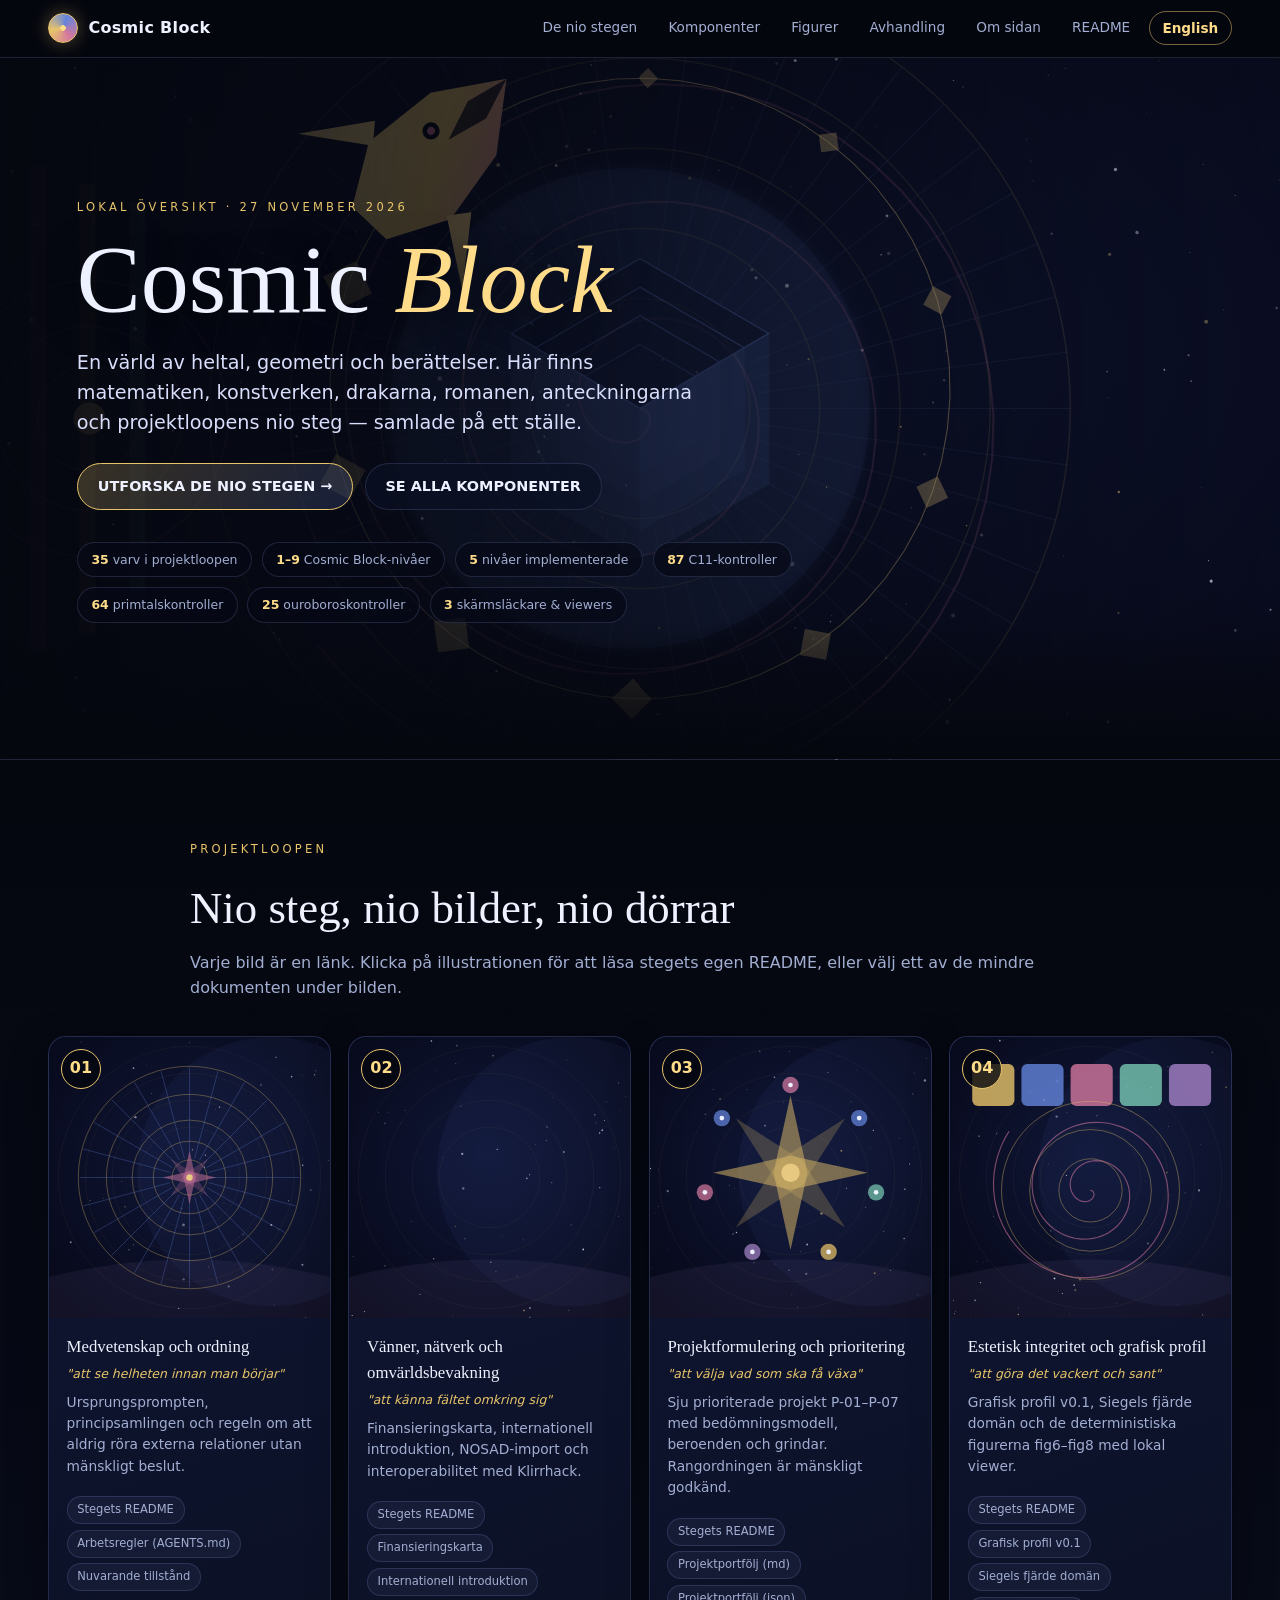
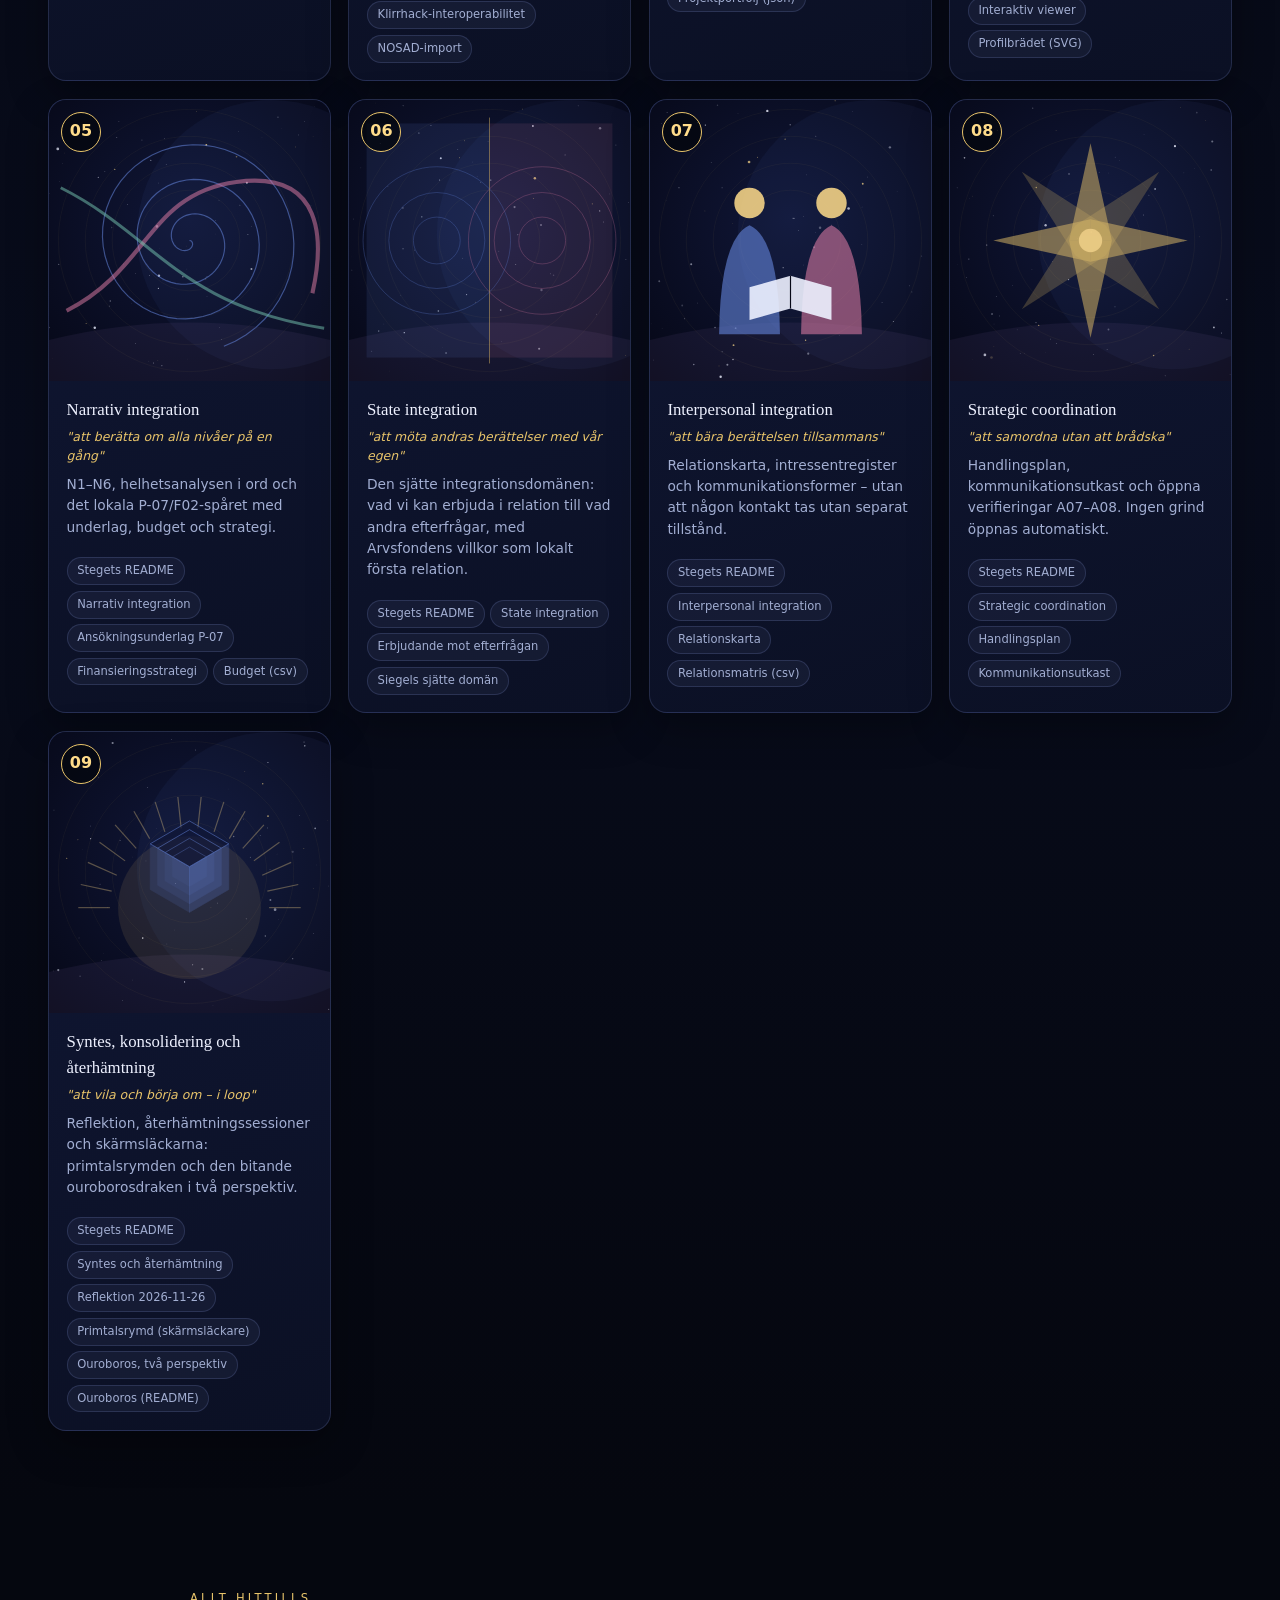
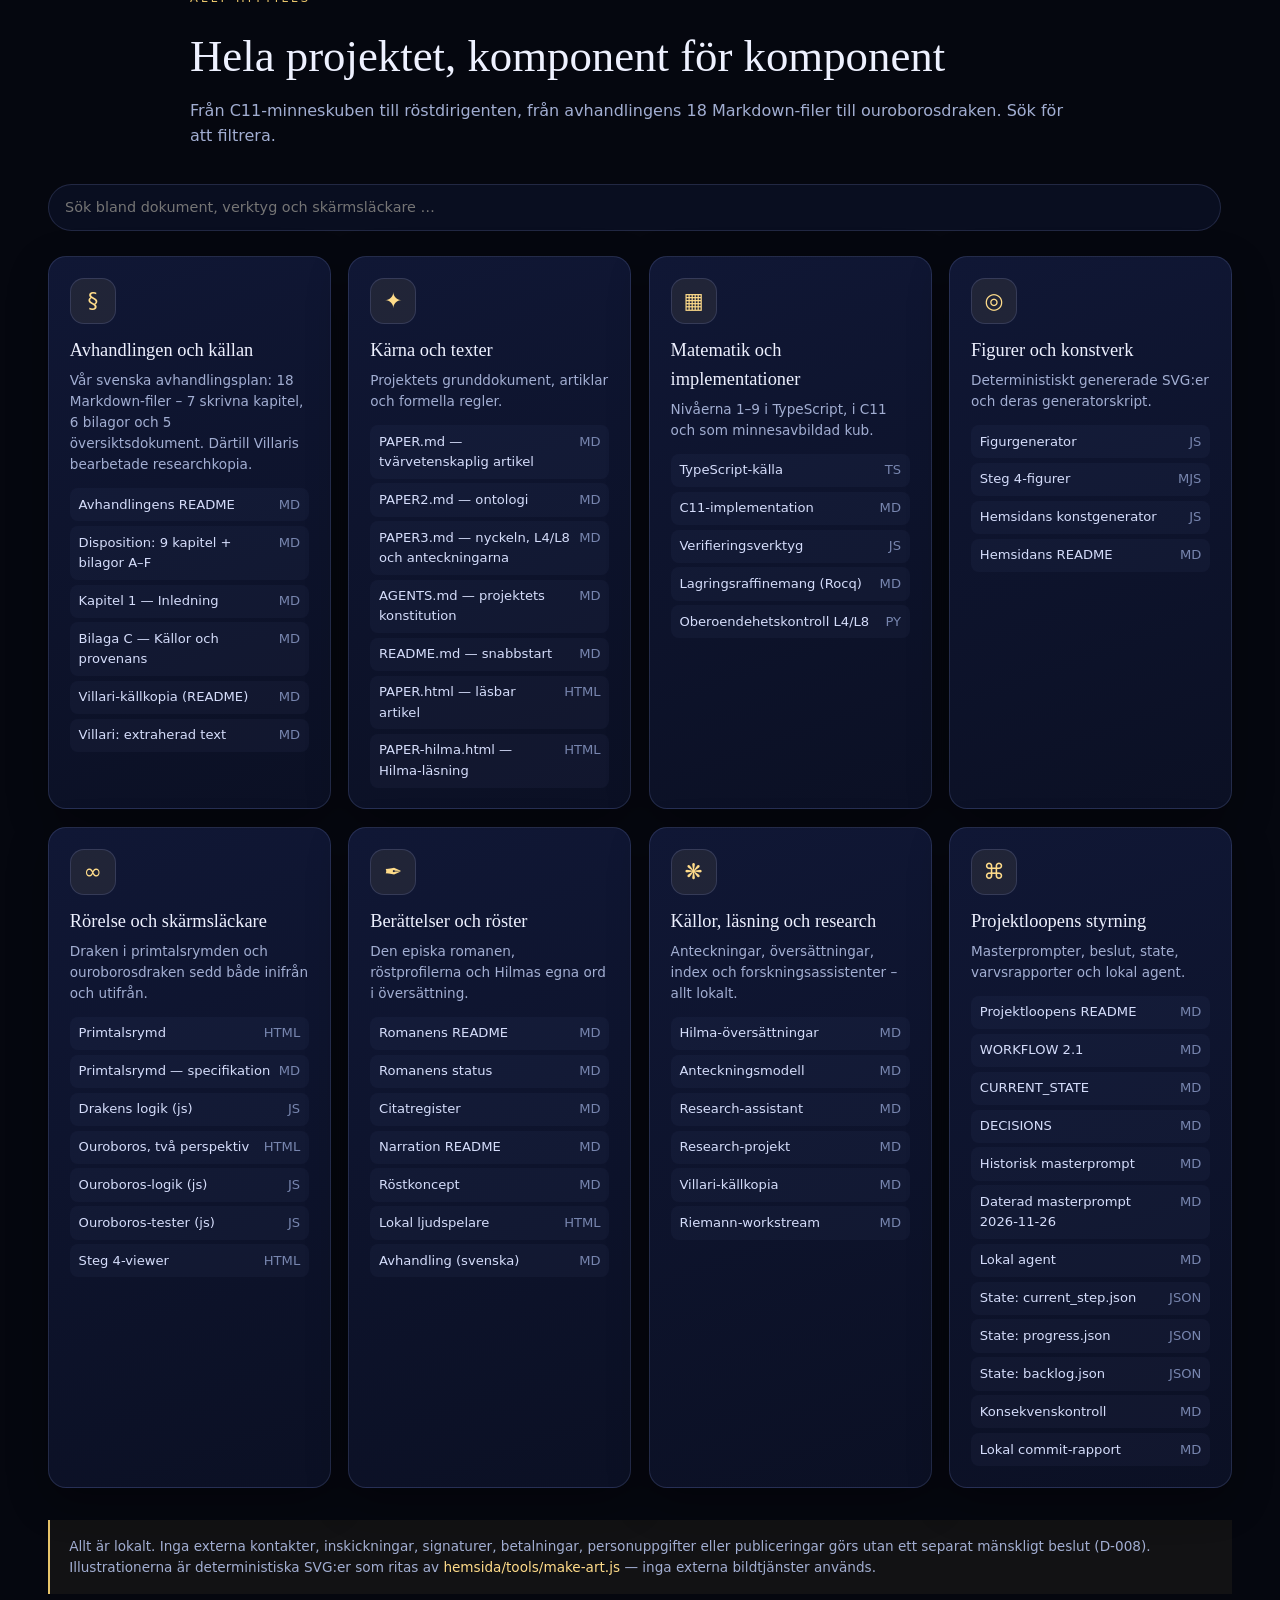
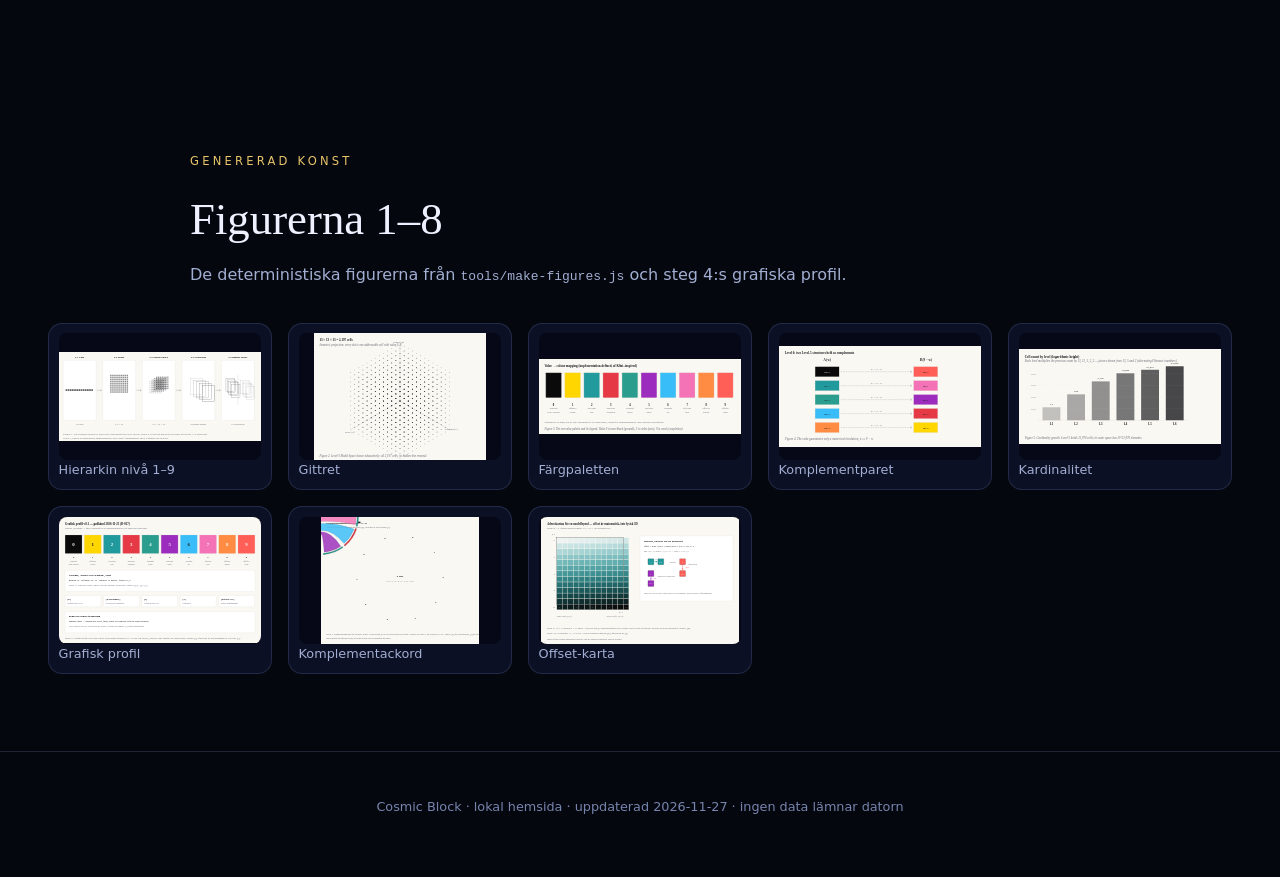
==== hemsida/index.html @ ca2779b5 "Publish bilingual website with linked project files" ====
<!doctype html>
<html lang="sv">
<head>
<meta charset="utf-8">
<meta name="viewport" content="width=device-width,initial-scale=1">
<title>Cosmic Block — hela projektet på en sida</title>
<meta name="description" content="Lokal översikt över Cosmic Block: matematik, konst, drakar, roman, avhandling, Riemann och projektloopens nio steg.">
<link rel="stylesheet" href="styles.css">
</head>
<body>
<header class="topbar">
  <div class="brand"><span class="brand-mark" aria-hidden="true"></span> Cosmic Block</div>
  <nav class="topnav" aria-label="Huvudmeny" data-i18n-aria="navMain">
    <a href="#steps" data-i18n="navSteps">De nio stegen</a>
    <a href="#components" data-i18n="navComponents">Komponenter</a>
    <a href="#figures" data-i18n="navFigures">Figurer</a>
    <a href="visa.html?f=../avhandling/README.md" data-i18n="navDissertation">Avhandling</a>
    <a href="#about" data-i18n="navAbout">Om sidan</a>
    <a href="visa.html?f=README.md" data-i18n="navReadme">README</a>
    <a class="lang-link" id="lang-toggle" href="?lang=en" aria-label="Byt språk" title="Byt språk">English</a>
  </nav>
</header>

<section class="hero" aria-labelledby="hero-title">
  <div class="hero-inner">
    <span class="kicker" data-i18n="heroKicker">Lokal översikt · 27 november 2026</span>
    <h1 id="hero-title" data-i18n-html="heroTitleHtml">Cosmic <em>Block</em></h1>
    <p data-i18n="heroIntro">En värld av heltal, geometri och berättelser. Här finns matematiken, konstverken, drakarna, romanen, anteckningarna och projektloopens nio steg — samlade på ett ställe.</p>
    <div class="hero-actions">
      <a class="btn" href="#steps" data-i18n="heroCta1">UTFORSKA DE NIO STEGEN →</a>
      <a class="btn ghost" href="#components" data-i18n="heroCta2">SE ALLA KOMPONENTER</a>
    </div>
    <div class="stats" id="stats" data-i18n-aria="statsLabel" aria-label="Nyckeltal"></div>
  </div>
</section>

<main>
  <section class="block" id="steps" aria-labelledby="steps-title">
    <div class="section-head">
      <span class="kicker" data-i18n="stepsKicker">Projektloopen</span>
      <h2 id="steps-title" data-i18n="stepsTitle">Nio steg, nio bilder, nio dörrar</h2>
      <p data-i18n="stepsIntro">Varje bild är en länk. Klicka på illustrationen för att läsa stegets egen README, eller välj ett av de mindre dokumenten under bilden.</p>
    </div>
    <div class="grid" id="step-grid"></div>
  </section>

  <section class="block" id="components" aria-labelledby="components-title">
    <div class="section-head">
      <span class="kicker" data-i18n="componentsKicker">Allt hittills</span>
      <h2 id="components-title" data-i18n="componentsTitle">Hela projektet, komponent för komponent</h2>
      <p data-i18n="componentsIntro">Från C11-minneskuben till röstdirigenten, från avhandlingens 18 Markdown-filer till ouroborosdraken. Sök för att filtrera.</p>
    </div>
    <div class="filterbar">
      <input id="filter" type="search" placeholder="Sök bland dokument, verktyg och skärmsläckare …" aria-label="Filtrera komponenter" data-i18n-placeholder="searchPlaceholder" data-i18n-aria="searchAria">
      <small id="filter-count"></small>
    </div>
    <div class="grid" id="group-grid"></div>
    <div class="note" id="about" data-i18n-html="aboutHtml">
      Allt är lokalt. Inga externa kontakter, inskickningar, signaturer, betalningar, personuppgifter eller publiceringar görs utan ett separat mänskligt beslut (D-008). Illustrationerna är deterministiska SVG:er som ritas av <a href="visa.html?f=tools/make-art.js">hemsida/tools/make-art.js</a> — inga externa bildtjänster används.
    </div>
  </section>

  <section class="block" id="figures" aria-labelledby="figures-title">
    <div class="section-head">
      <span class="kicker" data-i18n="figuresKicker">Genererad konst</span>
      <h2 id="figures-title" data-i18n="figuresTitle">Figurerna 1–8</h2>
      <p data-i18n-html="figuresIntroHtml">De deterministiska figurerna från <code>tools/make-figures.js</code> och steg 4:s grafiska profil.</p>
    </div>
    <div class="figures" id="figure-grid"></div>
  </section>
</main>

<footer>
  <p data-i18n-html="footerHtml">Cosmic Block · lokal hemsida · uppdaterad <span id="updated"></span> · ingen data lämnar datorn</p>
</footer>

<script src="data.js"></script>
<script src="i18n.js"></script>
<script src="app.js"></script>
</body>
</html>
---- hemsida/styles.css ----
:root {
  color-scheme: dark;
  --bg: #05070f;
  --panel: #0b1024;
  --panel2: #101735;
  --ink: #eef1ff;
  --muted: #a2aed2;
  --dim: #7785ae;
  --gold: #e8c46a;
  --gold2: #ffdc8a;
  --cobalt: #6485dd;
  --rose: #d4779e;
  --mint: #79c9b3;
  --line: rgba(160, 180, 255, 0.16);
}

* { box-sizing: border-box; }
html { scroll-behavior: smooth; }
body {
  margin: 0;
  background: var(--bg);
  color: var(--ink);
  font-family: system-ui, -apple-system, "Segoe UI", sans-serif;
  line-height: 1.55;
  overflow-x: hidden;
}
body::before {
  content: "";
  position: fixed;
  inset: 0;
  pointer-events: none;
  z-index: 0;
  opacity: 0.35;
  background:
    radial-gradient(1px 1px at 12% 18%, #fff 50%, transparent 51%),
    radial-gradient(1px 1px at 78% 12%, #ffe6a8 50%, transparent 51%),
    radial-gradient(1px 1px at 41% 72%, #fff 50%, transparent 51%),
    radial-gradient(1px 1px at 92% 63%, #9eb4ff 50%, transparent 51%),
    radial-gradient(1px 1px at 26% 91%, #fff 50%, transparent 51%);
}
a { color: var(--gold2); text-decoration: none; }
a:hover { color: #fff; }
img { max-width: 100%; display: block; }

.topbar {
  position: sticky;
  top: 0;
  z-index: 20;
  display: flex;
  align-items: center;
  gap: 1rem;
  padding: 0.7rem clamp(1rem, 4vw, 3rem);
  background: rgba(5, 7, 15, 0.82);
  border-bottom: 1px solid var(--line);
  backdrop-filter: blur(12px);
}
.brand {
  display: flex;
  align-items: center;
  gap: 0.65rem;
  font-weight: 700;
  letter-spacing: 0.02em;
  white-space: nowrap;
}
.brand-mark {
  width: 30px;
  height: 30px;
  border-radius: 50%;
  border: 1px solid var(--gold);
  background: radial-gradient(circle at 50% 50%, var(--gold2) 0 14%, transparent 15%),
    conic-gradient(from 20deg, var(--cobalt), var(--rose), var(--gold), var(--cobalt));
  box-shadow: 0 0 18px rgba(232, 196, 106, 0.35);
}
.topnav { display: flex; gap: 0.35rem; margin-left: auto; flex-wrap: wrap; }
.topnav a {
  padding: 0.35rem 0.8rem;
  border-radius: 999px;
  color: var(--muted);
  font-size: 0.85rem;
}
.topnav a:hover { color: var(--ink); background: rgba(160, 180, 255, 0.1); }
.lang-link {
  border: 1px solid rgba(232, 196, 106, 0.5);
  color: var(--gold2) !important;
  font-weight: 600;
}
.lang-link:hover { background: rgba(232, 196, 106, 0.16); color: #fff !important; }

.hero {
  position: relative;
  min-height: min(78vh, 760px);
  display: grid;
  align-items: center;
  padding: clamp(3rem, 8vw, 7rem) clamp(1rem, 6vw, 6rem);
  background-image: linear-gradient(90deg, rgba(5, 7, 15, 0.94) 0%, rgba(5, 7, 15, 0.72) 42%, rgba(5, 7, 15, 0.18) 100%),
    url("assets/hero.svg");
  background-size: cover, cover;
  background-position: center, center;
  border-bottom: 1px solid var(--line);
}
.hero::after {
  content: "";
  position: absolute;
  inset: auto 0 0;
  height: 140px;
  background: linear-gradient(transparent, var(--bg));
  pointer-events: none;
}
.hero-inner { position: relative; z-index: 1; max-width: 760px; }
.kicker {
  display: inline-block;
  font-size: 0.72rem;
  letter-spacing: 0.28em;
  text-transform: uppercase;
  color: var(--gold);
  margin-bottom: 0.9rem;
}
.hero h1 {
  font-family: Georgia, "Times New Roman", serif;
  font-weight: 500;
  font-size: clamp(2.8rem, 8vw, 6rem);
  line-height: 1.02;
  margin: 0 0 1rem;
  text-shadow: 0 8px 40px rgba(0, 0, 0, 0.6);
}
.hero h1 em { color: var(--gold2); font-style: italic; }
.hero p { max-width: 620px; font-size: clamp(1rem, 1.6vw, 1.2rem); color: #d8defb; }
.hero-actions { display: flex; gap: 0.7rem; flex-wrap: wrap; margin-top: 1.6rem; }
.btn {
  display: inline-flex;
  align-items: center;
  gap: 0.5rem;
  padding: 0.7rem 1.25rem;
  border-radius: 999px;
  border: 1px solid var(--gold);
  background: linear-gradient(120deg, rgba(232, 196, 106, 0.22), rgba(100, 133, 221, 0.18));
  color: var(--ink);
  font-size: 0.9rem;
  font-weight: 600;
}
.btn:hover { background: rgba(232, 196, 106, 0.3); color: #fff; }
.btn.ghost { border-color: var(--line); background: rgba(11, 16, 36, 0.7); }
.stats {
  display: flex;
  flex-wrap: wrap;
  gap: 0.6rem;
  margin-top: 2rem;
}
.stat {
  padding: 0.45rem 0.85rem;
  border: 1px solid var(--line);
  border-radius: 999px;
  background: rgba(6, 9, 22, 0.7);
  font-size: 0.78rem;
  color: var(--muted);
  font-variant-numeric: tabular-nums;
}
.stat b { color: var(--gold2); }

main { position: relative; z-index: 1; }
section.block { padding: clamp(3rem, 6vw, 5.5rem) clamp(1rem, 4vw, 3rem); }
.section-head { max-width: 900px; margin: 0 auto 2.2rem; }
.section-head h2 {
  font-family: Georgia, "Times New Roman", serif;
  font-weight: 500;
  font-size: clamp(1.7rem, 3.6vw, 2.8rem);
  margin: 0 0 0.5rem;
}
.section-head p { color: var(--muted); margin: 0; }
#steps { background: linear-gradient(180deg, var(--bg), #080c1c 55%, var(--bg)); }

.grid {
  display: grid;
  grid-template-columns: repeat(auto-fit, minmax(260px, 1fr));
  gap: 1.1rem;
  max-width: 1240px;
  margin: 0 auto;
}
.card {
  position: relative;
  border: 1px solid var(--line);
  border-radius: 18px;
  background: linear-gradient(160deg, var(--panel2), var(--panel));
  overflow: hidden;
  box-shadow: 0 14px 40px rgba(0, 0, 0, 0.32);
  transition: transform 0.25s ease, border-color 0.25s ease, box-shadow 0.25s ease;
}
.card:hover { transform: translateY(-5px); border-color: rgba(232, 196, 106, 0.55); box-shadow: 0 20px 50px rgba(0, 0, 0, 0.45); }
.step-card .art { position: relative; display: block; aspect-ratio: 1 / 1; overflow: hidden; }
.step-card .art img { width: 100%; height: 100%; object-fit: cover; transition: transform 0.5s ease; }
.step-card:hover .art img { transform: scale(1.06); }
.step-card .num {
  position: absolute;
  top: 12px;
  left: 12px;
  display: grid;
  place-items: center;
  width: 40px;
  height: 40px;
  border-radius: 50%;
  background: rgba(5, 7, 15, 0.78);
  border: 1px solid var(--gold);
  color: var(--gold2);
  font-weight: 700;
  font-variant-numeric: tabular-nums;
}
.step-card .caption { padding: 1rem 1.1rem 0.4rem; }
.step-card h3 { margin: 0 0 0.25rem; font-size: 1.05rem; font-family: Georgia, serif; font-weight: 500; }
.step-card .def { color: var(--gold); font-size: 0.78rem; font-style: italic; }
.step-card p { color: var(--muted); font-size: 0.86rem; margin: 0.55rem 0 0.8rem; }
.links { display: flex; flex-wrap: wrap; gap: 0.35rem; padding: 0 1.1rem 1.1rem; }
.chip {
  padding: 0.25rem 0.6rem;
  border-radius: 999px;
  border: 1px solid var(--line);
  background: rgba(160, 180, 255, 0.06);
  color: var(--muted);
  font-size: 0.72rem;
}
.chip:hover { border-color: var(--gold); color: var(--ink); }

.group-card { padding: 1.3rem; }
.group-card .icon {
  display: grid;
  place-items: center;
  width: 46px;
  height: 46px;
  border-radius: 14px;
  border: 1px solid var(--line);
  background: rgba(232, 196, 106, 0.08);
  color: var(--gold2);
  font-size: 1.35rem;
  margin-bottom: 0.75rem;
}
.group-card h3 { margin: 0 0 0.35rem; font-family: Georgia, serif; font-weight: 500; font-size: 1.15rem; }
.group-card > p { color: var(--muted); font-size: 0.85rem; margin: 0 0 0.8rem; }
.file-list { list-style: none; padding: 0; margin: 0; display: grid; gap: 0.3rem; }
.file-list a {
  display: flex;
  justify-content: space-between;
  gap: 0.5rem;
  padding: 0.4rem 0.55rem;
  border-radius: 8px;
  font-size: 0.82rem;
  color: #d5ddfb;
  background: rgba(160, 180, 255, 0.04);
}
.file-list a:hover { background: rgba(232, 196, 106, 0.12); color: #fff; }
.file-list a span:last-child { color: var(--dim); }

.figures { display: grid; grid-template-columns: repeat(auto-fit, minmax(200px, 1fr)); gap: 1rem; max-width: 1240px; margin: 0 auto; }
.figure-card {
  border: 1px solid var(--line);
  border-radius: 14px;
  background: var(--panel);
  padding: 0.6rem;
  font-size: 0.8rem;
  color: var(--muted);
}
.figure-card img { width: 100%; aspect-ratio: 16 / 10; object-fit: contain; background: #060817; border-radius: 8px; }

.filterbar { max-width: 1240px; margin: 0 auto 1.6rem; display: flex; align-items: center; gap: 0.7rem; }
.filterbar input {
  flex: 1;
  padding: 0.7rem 1rem;
  border-radius: 999px;
  border: 1px solid var(--line);
  background: rgba(11, 16, 36, 0.85);
  color: var(--ink);
  font: inherit;
  font-size: 0.9rem;
}
.filterbar input:focus { outline: 2px solid rgba(232, 196, 106, 0.5); outline-offset: 2px; }
.filterbar small { color: var(--dim); font-size: 0.75rem; white-space: nowrap; }

.note {
  max-width: 1240px;
  margin: 2rem auto 0;
  padding: 1rem 1.2rem;
  border-left: 2px solid var(--gold);
  background: rgba(232, 196, 106, 0.06);
  color: var(--muted);
  font-size: 0.85rem;
}
footer {
  padding: 2rem clamp(1rem, 4vw, 3rem) 3rem;
  border-top: 1px solid var(--line);
  color: var(--dim);
  font-size: 0.8rem;
  text-align: center;
}
.hidden { display: none !important; }

/* Läsaren för lokala textfiler */
.reader { max-width: 960px; margin: 0 auto; padding: 2rem 1.2rem 5rem; }
.reader-head { display: flex; flex-wrap: wrap; gap: 0.7rem; align-items: center; margin-bottom: 1.2rem; }
.reader h1 { font-family: Georgia, serif; font-weight: 500; font-size: clamp(1.6rem, 4vw, 2.4rem); margin: 0; }
.reader .path { color: var(--dim); font-size: 0.8rem; word-break: break-all; }
.reader .paper {
  background: rgba(11, 16, 36, 0.85);
  border: 1px solid var(--line);
  border-radius: 18px;
  padding: clamp(1rem, 3vw, 2.2rem);
  font-size: 0.92rem;
}
.reader .paper h1, .reader .paper h2, .reader .paper h3 { font-family: Georgia, serif; font-weight: 500; line-height: 1.25; }
.reader .paper h1 { font-size: 1.7rem; }
.reader .paper h2 { font-size: 1.35rem; margin-top: 1.8rem; }
.reader .paper h3 { font-size: 1.1rem; }
.reader .paper pre { overflow-x: auto; background: #05070f; border: 1px solid var(--line); border-radius: 10px; padding: 1rem; }
.reader .paper code { font-family: ui-monospace, Consolas, monospace; font-size: 0.85em; }
.reader .paper blockquote { border-left: 2px solid var(--rose); margin-left: 0; padding-left: 1rem; color: var(--muted); }
.reader .paper table { border-collapse: collapse; max-width: 100%; }
.reader .paper td, .reader .paper th { border: 1px solid var(--line); padding: 0.35rem 0.6rem; }
.reader .paper img { max-width: 100%; }
.back-link {
  display: inline-flex;
  padding: 0.45rem 0.9rem;
  border: 1px solid var(--line);
  border-radius: 999px;
  font-size: 0.82rem;
}

@media (max-width: 760px) {
  .topnav a:not(#lang-toggle):nth-child(n+4) { display: none; }
  .hero { min-height: 70vh; }
  .grid { grid-template-columns: 1fr; }
}
@media (prefers-reduced-motion: reduce) {
  html { scroll-behavior: auto; }
  .card, .step-card .art img { transition: none; }
}
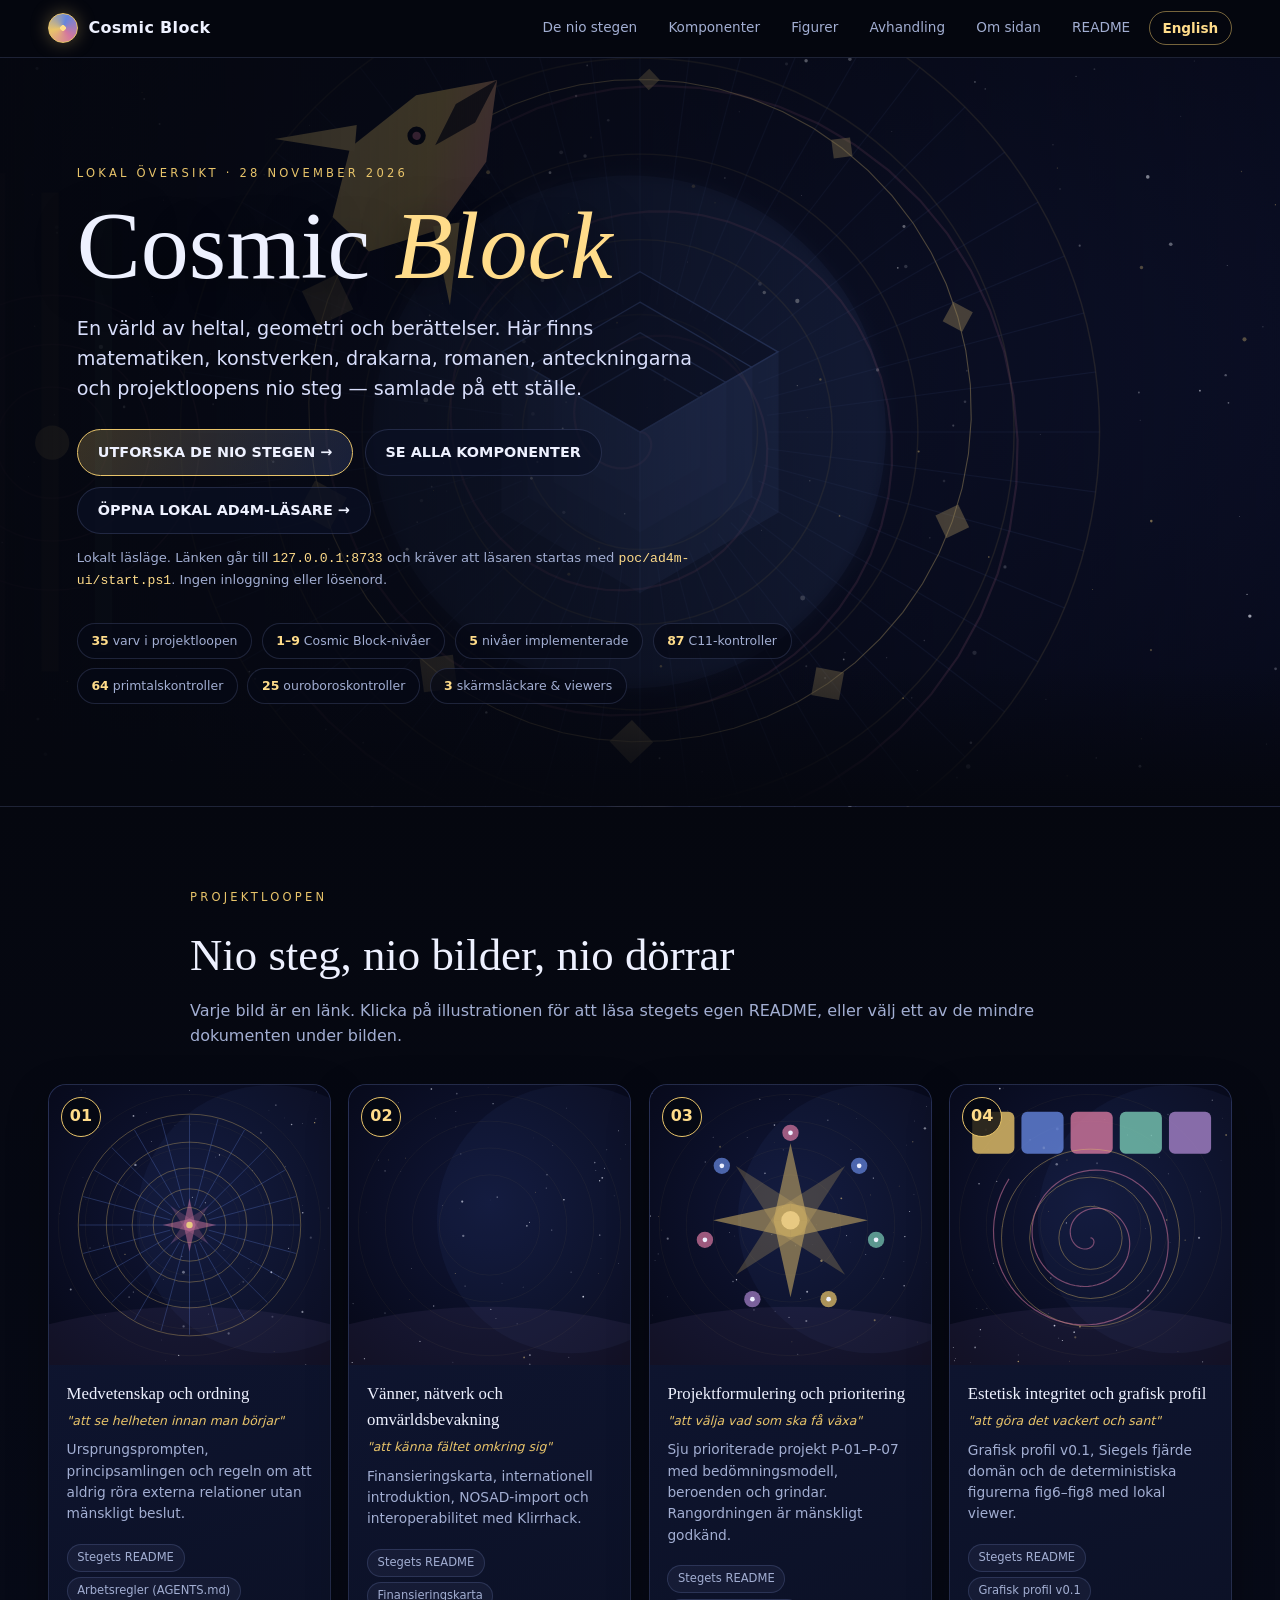
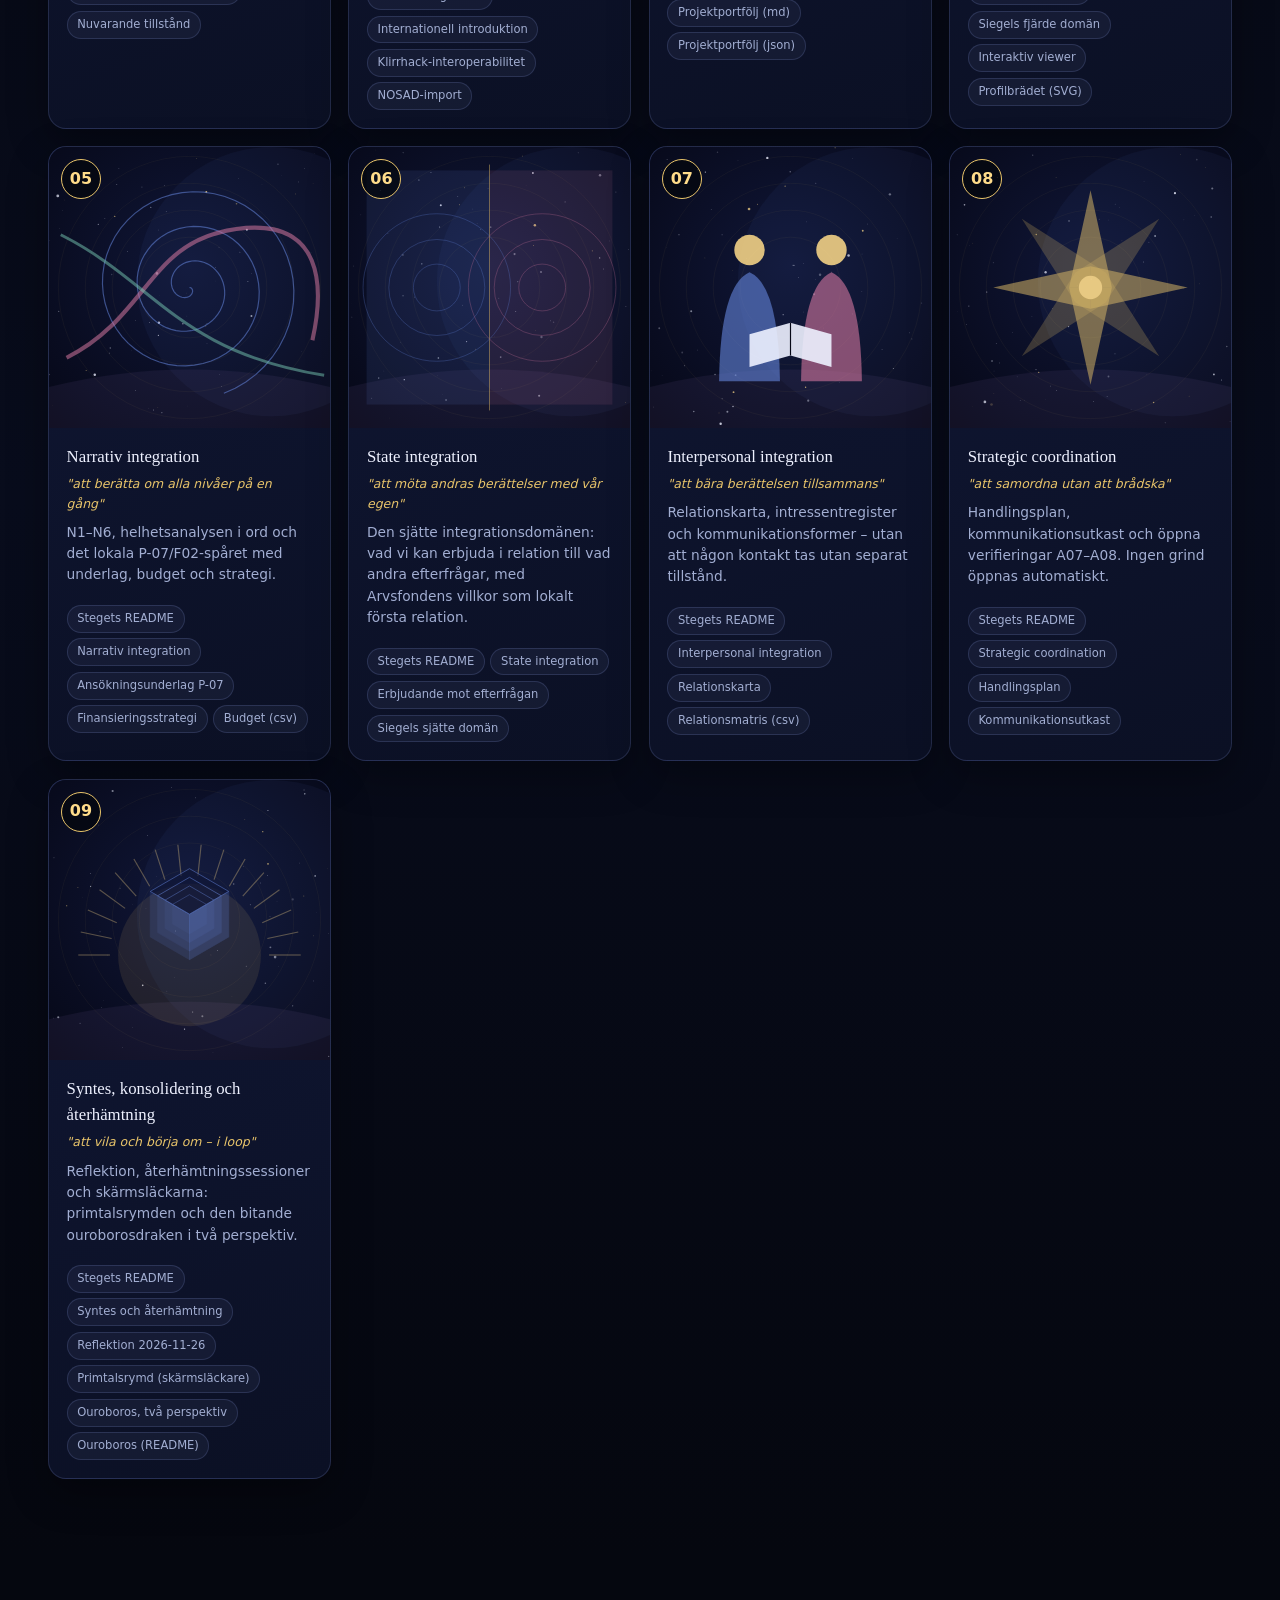
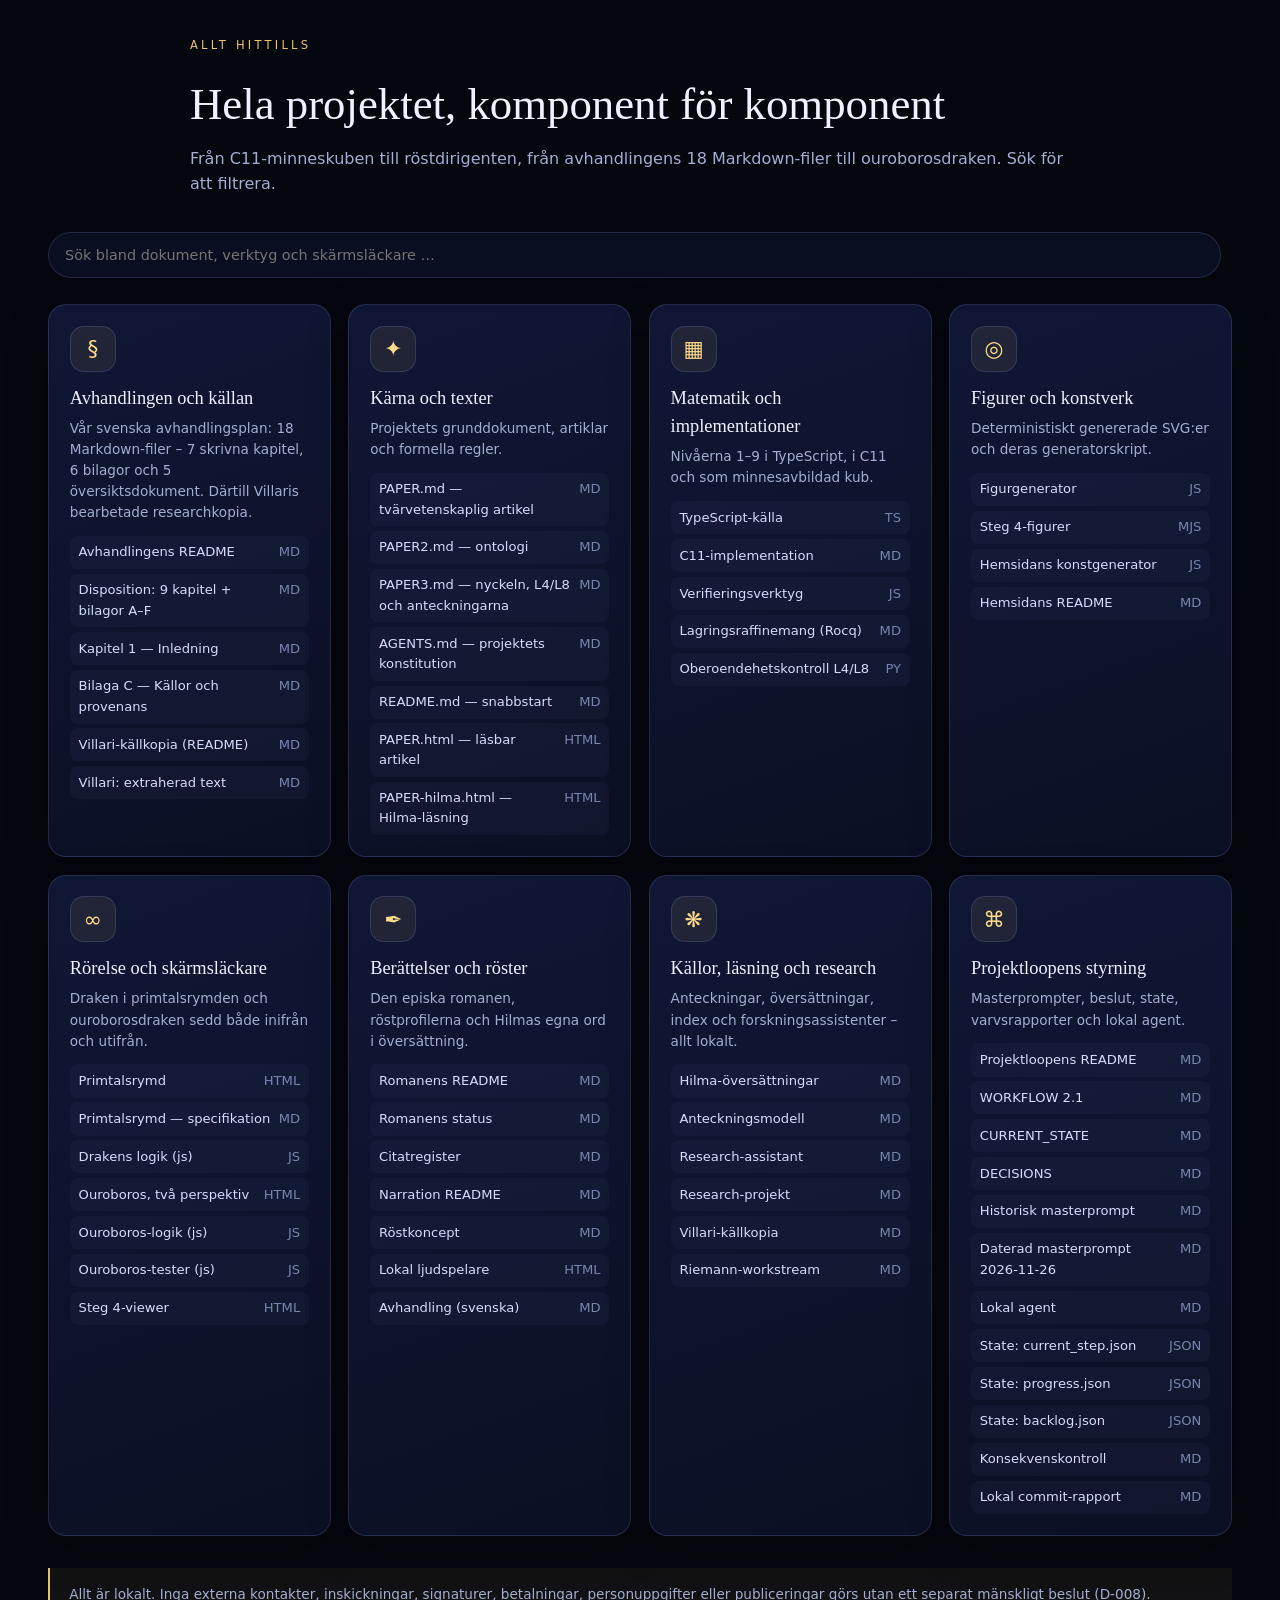
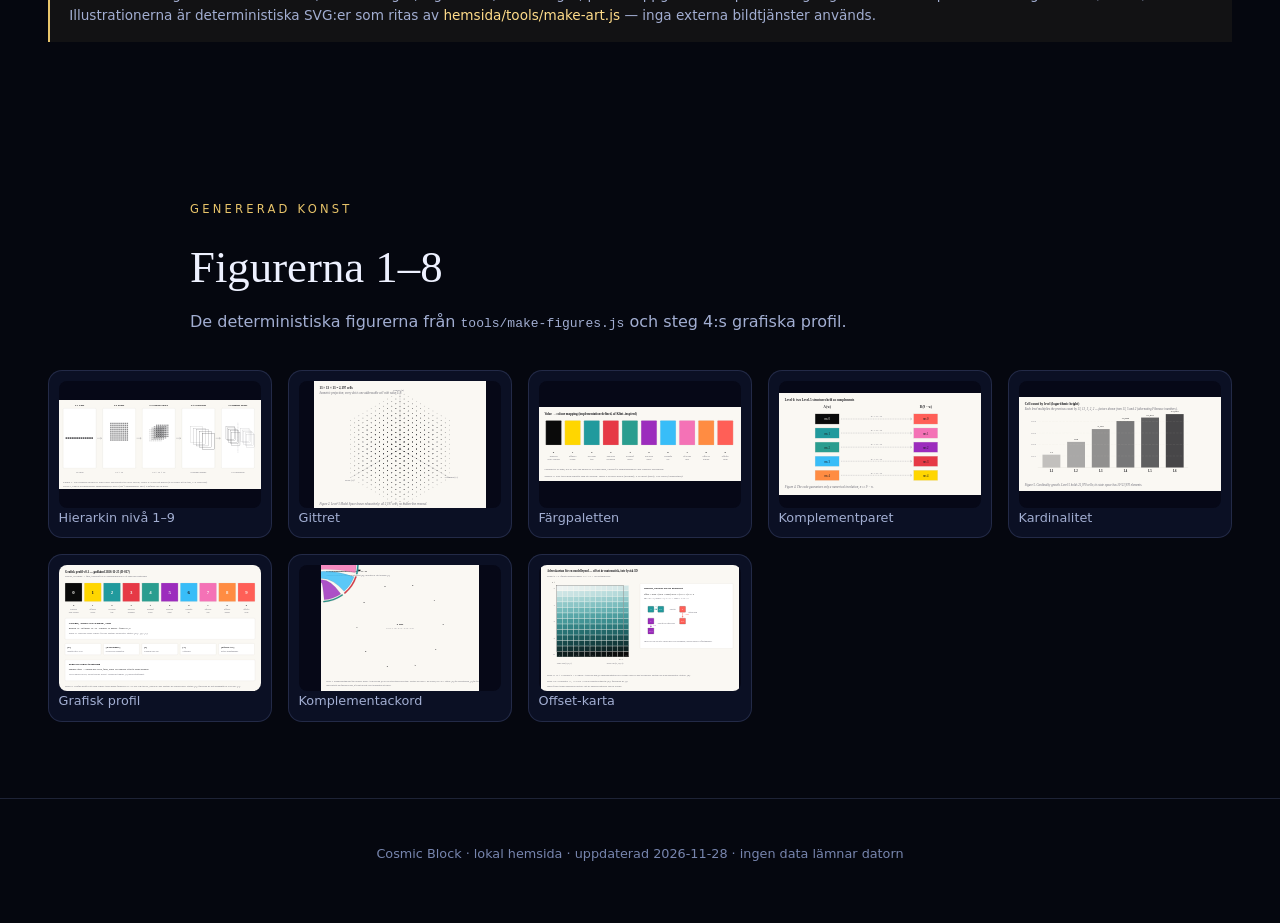
==== commit af111d8c: "Add local AD4M reader UI and homepage link" ====
--- a/hemsida/index.html
+++ b/hemsida/index.html
@@ -23,13 +23,15 @@
 
 <section class="hero" aria-labelledby="hero-title">
   <div class="hero-inner">
-    <span class="kicker" data-i18n="heroKicker">Lokal översikt · 27 november 2026</span>
+    <span class="kicker" data-i18n="heroKicker">Lokal översikt · 28 november 2026</span>
     <h1 id="hero-title" data-i18n-html="heroTitleHtml">Cosmic <em>Block</em></h1>
     <p data-i18n="heroIntro">En värld av heltal, geometri och berättelser. Här finns matematiken, konstverken, drakarna, romanen, anteckningarna och projektloopens nio steg — samlade på ett ställe.</p>
     <div class="hero-actions">
       <a class="btn" href="#steps" data-i18n="heroCta1">UTFORSKA DE NIO STEGEN →</a>
       <a class="btn ghost" href="#components" data-i18n="heroCta2">SE ALLA KOMPONENTER</a>
+      <a class="btn ghost" href="http://127.0.0.1:8733/" target="_blank" rel="noopener" data-i18n="heroCta3">ÖPPNA LOKAL AD4M-LÄSARE →</a>
     </div>
+    <p class="hero-local-note" data-i18n-html="heroLocalNote">Lokalt läsläge. Länken går till <code>127.0.0.1:8733</code> och kräver att läsaren startas med <code>poc/ad4m-ui/start.ps1</code>. Ingen inloggning eller lösenord.</p>
     <div class="stats" id="stats" data-i18n-aria="statsLabel" aria-label="Nyckeltal"></div>
   </div>
 </section>
--- a/hemsida/styles.css
+++ b/hemsida/styles.css
@@ -140,6 +140,8 @@
 }
 .btn:hover { background: rgba(232, 196, 106, 0.3); color: #fff; }
 .btn.ghost { border-color: var(--line); background: rgba(11, 16, 36, 0.7); }
+.hero p.hero-local-note { margin-top: 0.9rem; font-size: 0.82rem; color: var(--muted); }
+.hero p.hero-local-note code { color: var(--gold2); }
 .stats {
   display: flex;
   flex-wrap: wrap;
